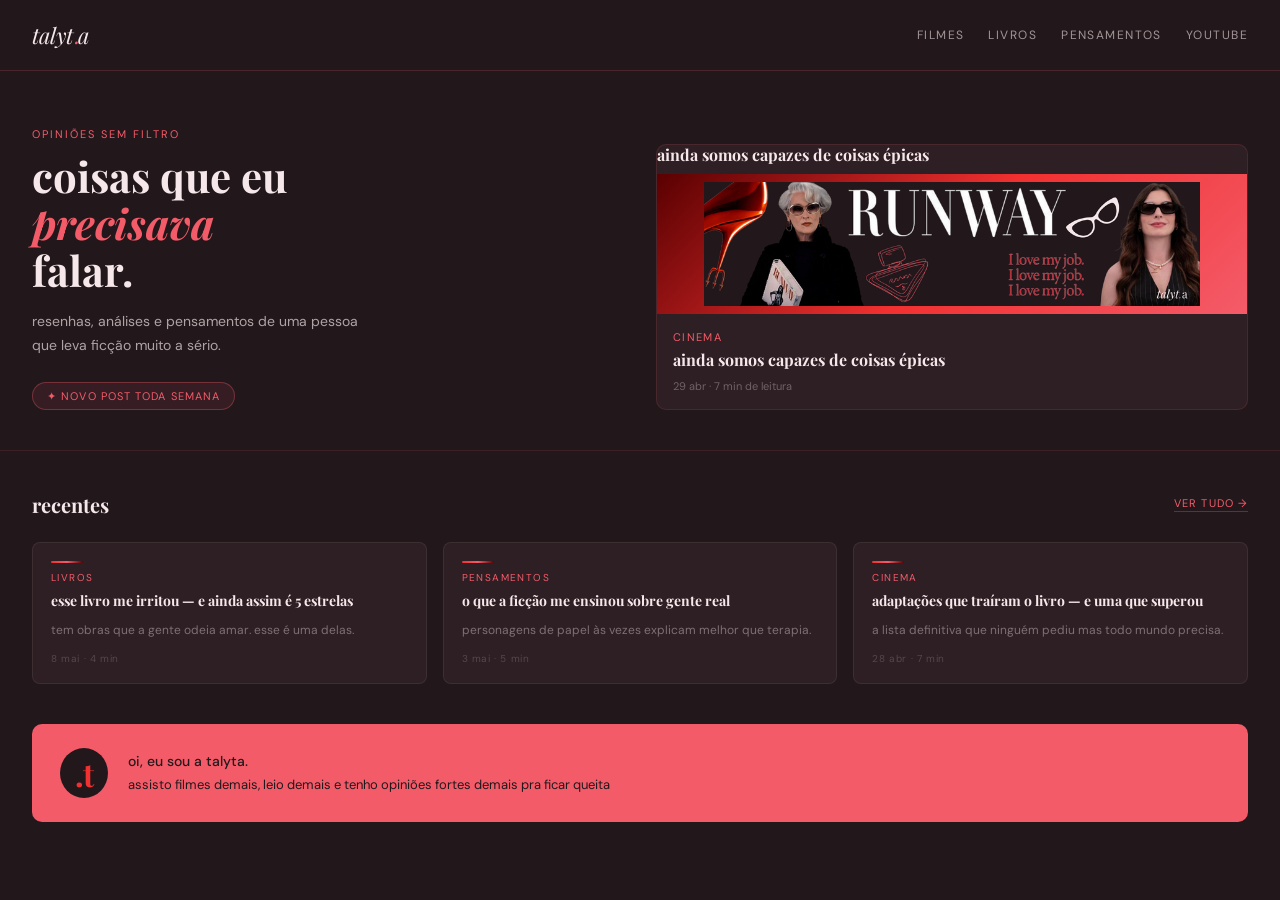
==== index.html @ 1b14ddb9 "Update index.html" ====
<html lang="pt-br">
<head>
  <meta charset="UTF-8">
  <meta name="viewport" content="width=device-width, initial-scale=1.0">
  <title>talyt.a</title>

  <link rel="stylesheet" href="style.css">

  <link href="https://fonts.googleapis.com/css2?family=Playfair+Display:ital,wght@0,400;0,700;1,400;1,700&family=DM+Sans:wght@300;400;500&display=swap" rel="stylesheet">
</head>

<body>

  <div class="bt-root">

    <nav class="bt-nav">
      <div class="bt-logo">talyt   a<span>.</span></div>

      <div class="bt-nav-links">
        <a href="#">filmes</a>
        <a href="#">livros</a>
        <a href="#">pensamentos</a>
        <a href="#">youtube</a>
      </div>
    </nav>

    <div class="bt-hero">

      <div class="bt-hero-text">
        <div class="bt-hero-label">opiniões sem filtro</div>

        <h1 class="bt-hero-title">
          coisas que eu<br>
          <em>precisava</em><br>
          falar.
        </h1>

        <p class="bt-hero-desc">
          resenhas, análises e pensamentos de uma pessoa que leva ficção muito a sério.
        </p>

        <span class="bt-hero-tag">✦ novo post toda semana</span>
      </div>

      <div class="bt-featured-card">
        
         <a href="posts/ainda-somos-capazes.html" style="text-decoration: none;">
        <div class="bt-featured-title">
          ainda somos capazes de coisas épicas  </div>
        </a>

        <div class="bt-featured-img">
          <img src="imagens/devils_head.png" alt="O Diabo Veste Prada">    </div>

        <div class="bt-featured-body">
          <div class="bt-featured-cat">cinema</div>
          

          <div class="bt-featured-title">
            ainda somos capazes de coisas épicas
          </div>

          <div class="bt-featured-meta">
            29 abr · 7 min de leitura
          </div>
        </div>

      </div>

    </div>

    <div class="bt-posts-section">

      <div class="bt-section-header">
        <h2 class="bt-section-title">recentes</h2>
        <a href="#" class="bt-see-all">ver tudo →</a>
      </div>

      <div class="bt-posts-grid">

        <div class="bt-post-card">
          <div class="bt-accent-bar"></div>
          <div class="bt-post-cat">livros</div>
          <div class="bt-post-title">esse livro me irritou — e ainda assim é 5 estrelas</div>
          <div class="bt-post-excerpt">tem obras que a gente odeia amar. esse é uma delas.</div>
          <div class="bt-post-meta">8 mai · 4 min</div>
        </div>

        <div class="bt-post-card">
          <div class="bt-accent-bar"></div>
          <div class="bt-post-cat">pensamentos</div>
          <div class="bt-post-title">o que a ficção me ensinou sobre gente real</div>
          <div class="bt-post-excerpt">personagens de papel às vezes explicam melhor que terapia.</div>
          <div class="bt-post-meta">3 mai · 5 min</div>
        </div>

        <div class="bt-post-card">
          <div class="bt-accent-bar"></div>
          <div class="bt-post-cat">cinema</div>
          <div class="bt-post-title">adaptações que traíram o livro — e uma que superou</div>
          <div class="bt-post-excerpt">a lista definitiva que ninguém pediu mas todo mundo precisa.</div>
          <div class="bt-post-meta">28 abr · 7 min</div>
        </div>

      </div>

    </div>

    <div class="bt-about-strip">
      <div class="bt-about-avatar">.t</div>

      <div class="bt-about-text">
        <strong>oi, eu sou a talyta.</strong>
        assisto filmes demais, leio demais e tenho opiniões fortes demais pra ficar queita
      </div>
    </div>

  </div>

</body>
</html>
---- style.css ----
body {
  margin: 0;
  background: #22181c;
}

.bt-root {
  background: #22181c;
  color: #f6e8ea;
  font-family: 'DM Sans', sans-serif;
  min-height: 100vh;
  padding: 0;
  margin: 0;
  overflow: hidden;
}

.bt-nav {
  display: flex;
  justify-content: space-between;
  align-items: center;
  padding: 20px 32px;
  border-bottom: 0.5px solid #f45b6930;
}

.bt-logo {
  font-family: 'Playfair Display', serif;
  font-style: italic;
  font-size: 22px;
  color: #f6e8ea;
  letter-spacing: -0.5px;
}

.bt-logo span {
  color: #f45b69;
  display: inline-block;
  transform: translateX(-15px);
}

.bt-nav-links {
  display: flex;
  gap: 24px;
  font-size: 12px;
  letter-spacing: 0.12em;
  text-transform: uppercase;
  color: #f6e8ea99;
}

.bt-nav-links a {
  color: inherit;
  text-decoration: none;
  transition: color 0.2s;
}

.bt-nav-links a:hover {
  color: #f45b69;
}

.bt-hero {
  padding: 56px 32px 40px;
  display: grid;
  grid-template-columns: 1fr 1fr;
  gap: 32px;
  align-items: end;
  border-bottom: 0.5px solid #f45b6920;
}

.bt-hero-label {
  font-size: 11px;
  letter-spacing: 0.18em;
  text-transform: uppercase;
  color: #f45b69;
  margin-bottom: 12px;
}

.bt-hero-title {
  font-family: 'Playfair Display', serif;
  font-size: 42px;
  font-weight: 700;
  line-height: 1.12;
  color: #f6e8ea;
  margin: 0 0 16px;
}

.bt-hero-title em {
  font-style: italic;
  color: #f45b69;
}

.bt-hero-desc {
  font-size: 14px;
  color: #f6e8eaaa;
  line-height: 1.7;
  max-width: 340px;
  margin: 0 0 24px;
}

.bt-hero-tag {
  display: inline-block;
  background: #f45b6918;
  border: 0.5px solid #f45b6955;
  color: #f45b69;
  font-size: 11px;
  letter-spacing: 0.1em;
  text-transform: uppercase;
  padding: 6px 14px;
  border-radius: 100px;
}

.bt-featured-card {
  background: #2e1f24;
  border-radius: 10px;
  overflow: hidden;
  border: 0.5px solid #f45b6922;
  display: flex;
  flex-direction: column;
}

.bt-featured-img {
  height: 140px;
  background: linear-gradient(135deg, #5a0001 0%, #f13030 50%, #f45b69 100%);
  aspect-ratio: 4/3;
  padding: 8px;
  box-sizing: border-box;
  overflow: hidden;
}

.bt-featured-img img {
  width: 100%;
  height: 100%;
  object-fit: contain;
  object-position: center;
  display: block;
  border-radius: 12px;
}

.bt-featured-body {
  padding: 16px;
}

.bt-featured-cat {
  font-size: 11px;
  color: #f45b69;
  letter-spacing: 0.12em;
  text-transform: uppercase;
  margin-bottom: 6px;
}

.bt-featured-title {
  font-family: 'Playfair Display', serif;
  font-size: 16px;
  font-weight: 700;
  color: #f6e8ea;
  line-height: 1.3;
  margin: 0 0 8px;
}

.bt-featured-meta {
  font-size: 11px;
  color: #f6e8ea55;
}

.bt-posts-section {
  padding: 40px 32px;
}

.bt-section-header {
  display: flex;
  justify-content: space-between;
  align-items: center;
  margin-bottom: 24px;
}

.bt-section-title {
  font-family: 'Playfair Display', serif;
  font-size: 20px;
  color: #f6e8ea;
  margin: 0;
}

.bt-see-all {
  font-size: 11px;
  letter-spacing: 0.1em;
  text-transform: uppercase;
  color: #f45b69;
  text-decoration: none;
  border-bottom: 0.5px solid #f45b6955;
  padding-bottom: 1px;
}

.bt-posts-grid {
  display: grid;
  grid-template-columns: repeat(3, 1fr);
  gap: 16px;
}

.bt-post-card {
  background: #2e1f24;
  border-radius: 8px;
  padding: 18px;
  border: 0.5px solid #f6e8ea12;
  transition: border-color 0.2s;
  cursor: pointer;
}

.bt-post-card:hover {
  border-color: #f45b6955;
}

.bt-post-cat {
  font-size: 10px;
  letter-spacing: 0.14em;
  text-transform: uppercase;
  color: #f45b69;
  margin-bottom: 8px;
}

.bt-post-title {
  font-family: 'Playfair Display', serif;
  font-size: 14px;
  font-weight: 700;
  color: #f6e8ea;
  line-height: 1.35;
  margin: 0 0 10px;
}

.bt-post-excerpt {
  font-size: 12px;
  color: #f6e8ea66;
  line-height: 1.6;
  margin: 0 0 12px;
}

.bt-post-meta {
  font-size: 10px;
  color: #f6e8ea33;
  letter-spacing: 0.06em;
}

.bt-accent-bar {
  height: 2px;
  background: linear-gradient(90deg, #f13030, #f45b69, #5a0001);
  width: 32px;
  margin-bottom: 8px;
  border-radius: 2px;
}

.bt-about-strip {
  margin: 0 32px 40px;
  background: #f45b69;
  border-radius: 10px;
  padding: 24px 28px;
  display: flex;
  align-items: center;
  gap: 20px;
}

.bt-about-avatar {
  width: 48px;
  height: 48px;
  border-radius: 50%;
  background: #22181c;
  display: flex;
  align-items: center;
  justify-content: center;
  font-family: 'Playfair Display', serif;
  font-size: 32px;
  font-style: bold;
  font-weight: 700; 
  color: #f13030;
  flex-shrink: 0;
  letter-spacing: -1px;
  padding-top: 2px;
}

.bt-about-text {
  font-size: 13px;
  color: #22181c;
  line-height: 1.6;
}

.bt-about-text strong {
  font-weight: 500;
  display: block;
  margin-bottom: 2px;
  font-size: 14px;
}

@media (max-width: 768px) {
  .bt-root {
    overflow: visible;
  }

  .bt-nav {
    padding: 16px 20px;
  }

  .bt-nav-links {
    display: none;
  }

  .bt-hero {
    grid-template-columns: 1fr;
    padding: 36px 20px 32px;
    gap: 24px;
  }

  .bt-hero-title {
    font-size: 32px;
  }

  .bt-posts-section {
    padding: 32px 20px;
  }

  .bt-posts-grid {
    grid-template-columns: 1fr;
  }

  .bt-about-strip {
    margin: 0 20px 40px;
  }
}
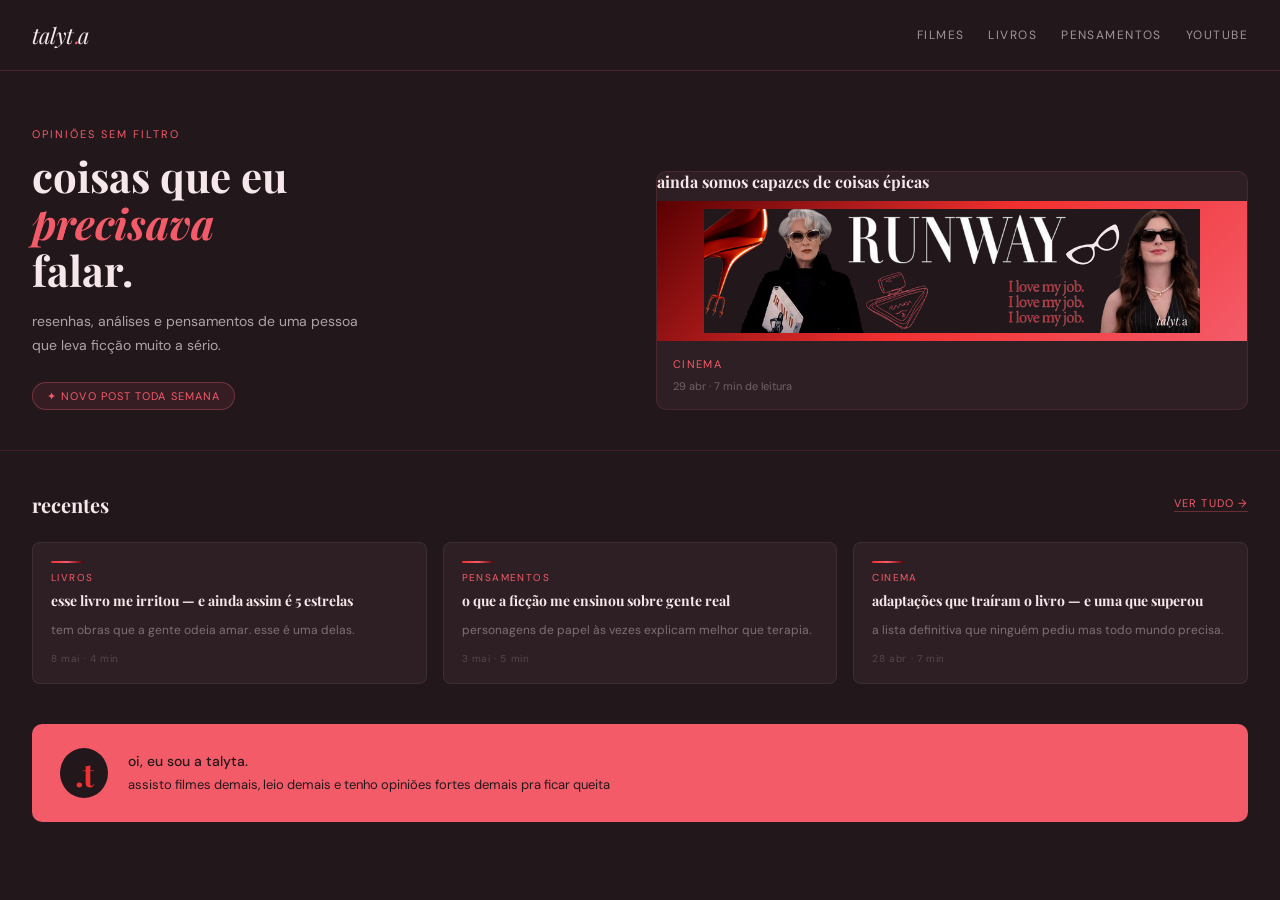
==== commit bc424f79: "Update index.html" ====
--- a/index.html
+++ b/index.html
@@ -55,9 +55,8 @@
         <div class="bt-featured-body">
           <div class="bt-featured-cat">cinema</div>
           
-
-          <div class="bt-featured-title">
-            ainda somos capazes de coisas épicas
+          <div class="bt-featured-title">       
+          <!--?--!>
           </div>
 
           <div class="bt-featured-meta">
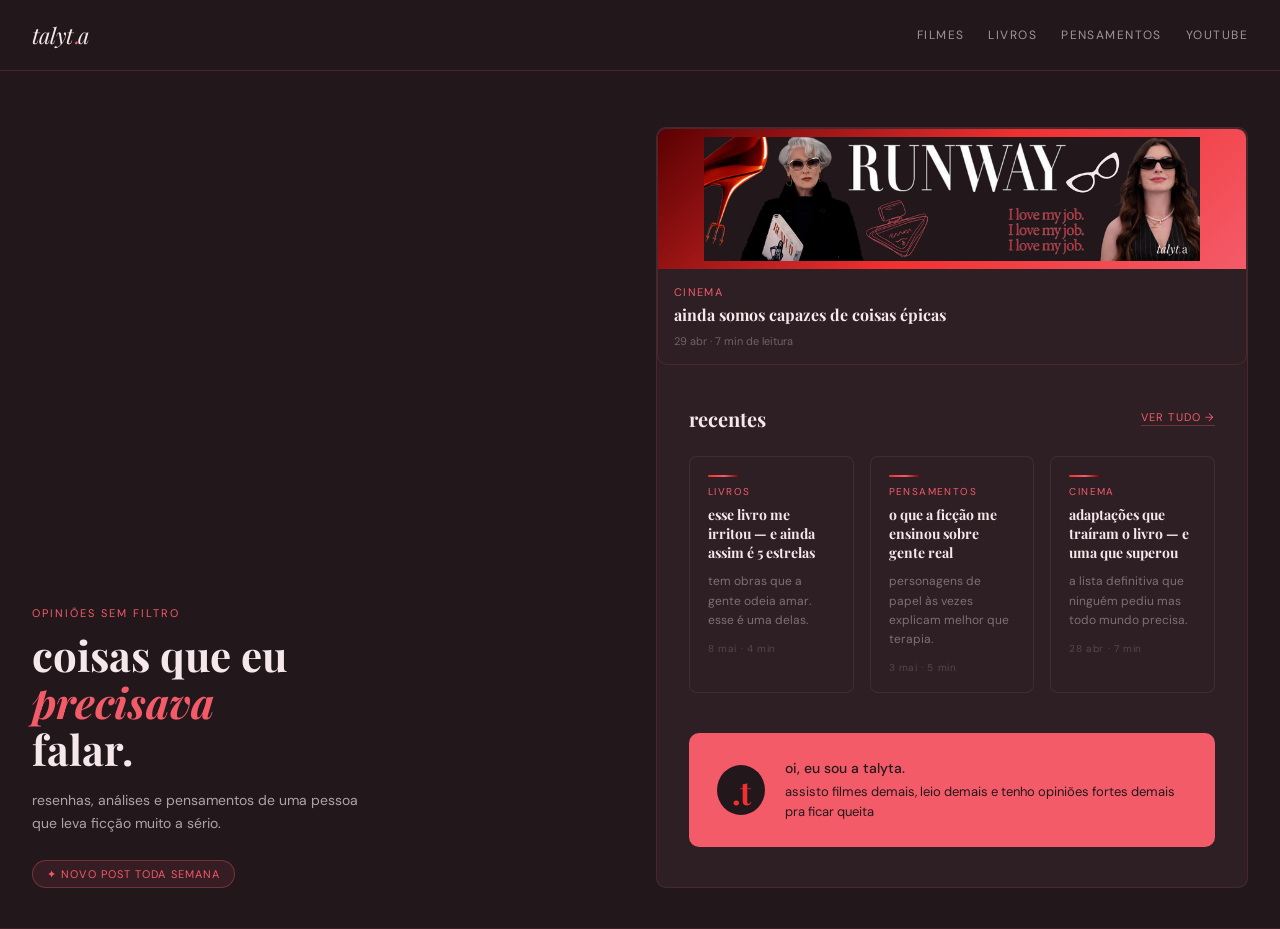
==== commit 7e1e64b6: "Update index.html" ====
--- a/index.html
+++ b/index.html
@@ -44,29 +44,18 @@
 
       <div class="bt-featured-card">
         
-         <a href="posts/ainda-somos-capazes.html" style="text-decoration: none;">
-        <div class="bt-featured-title">
-          ainda somos capazes de coisas épicas  </div>
-        </a>
-
-        <div class="bt-featured-img">
-          <img src="imagens/devils_head.png" alt="O Diabo Veste Prada">    </div>
-
-        <div class="bt-featured-body">
-          <div class="bt-featured-cat">cinema</div>
-          
-          <div class="bt-featured-title">       
-          <!--?--!>
-          </div>
-
-          <div class="bt-featured-meta">
-            29 abr · 7 min de leitura
-          </div>
-        </div>
-
-      </div>
-
+   <a href="posts/ainda-somos-capazes.html" style="text-decoration: none;">
+  <div class="bt-featured-card">
+    <div class="bt-featured-img">
+      <img src="imagens/devils_head.png" alt="O Diabo Veste Prada">
     </div>
+    <div class="bt-featured-body">
+      <div class="bt-featured-cat">cinema</div>
+      <div class="bt-featured-title">ainda somos capazes de coisas épicas</div>
+      <div class="bt-featured-meta">29 abr · 7 min de leitura</div>
+    </div>
+  </div>
+</a>
 
     <div class="bt-posts-section">
 
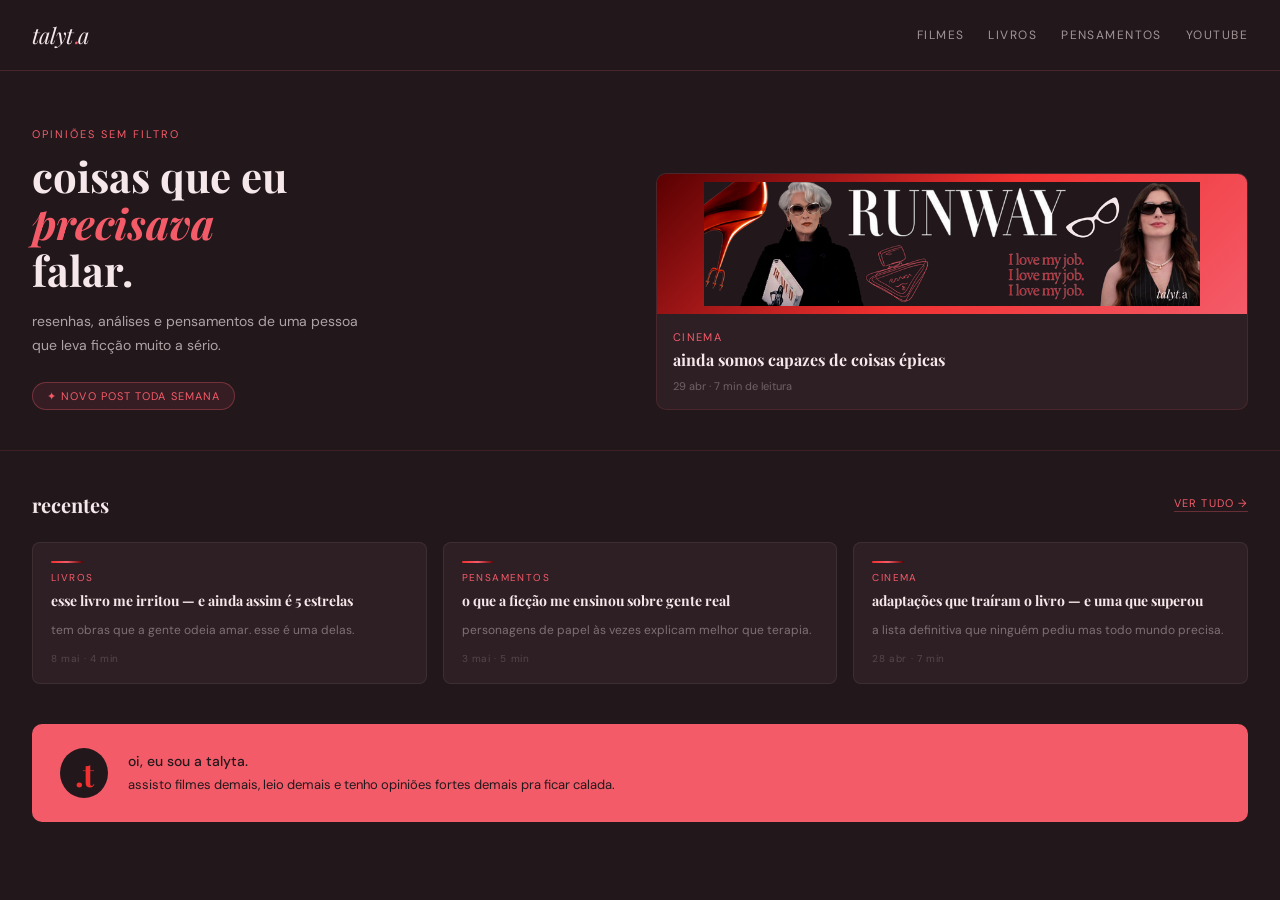
==== commit f4c56e78: "new tdindex.html" ====
--- a/index.html
+++ b/index.html
@@ -3,19 +3,14 @@
   <meta charset="UTF-8">
   <meta name="viewport" content="width=device-width, initial-scale=1.0">
   <title>talyt.a</title>
-
   <link rel="stylesheet" href="style.css">
-
   <link href="https://fonts.googleapis.com/css2?family=Playfair+Display:ital,wght@0,400;0,700;1,400;1,700&family=DM+Sans:wght@300;400;500&display=swap" rel="stylesheet">
 </head>
-
 <body>
-
   <div class="bt-root">
 
     <nav class="bt-nav">
       <div class="bt-logo">talyt   a<span>.</span></div>
-
       <div class="bt-nav-links">
         <a href="#">filmes</a>
         <a href="#">livros</a>
@@ -25,47 +20,37 @@
     </nav>
 
     <div class="bt-hero">
-
       <div class="bt-hero-text">
         <div class="bt-hero-label">opiniões sem filtro</div>
-
         <h1 class="bt-hero-title">
           coisas que eu<br>
           <em>precisava</em><br>
           falar.
         </h1>
-
-        <p class="bt-hero-desc">
-          resenhas, análises e pensamentos de uma pessoa que leva ficção muito a sério.
-        </p>
-
+        <p class="bt-hero-desc">resenhas, análises e pensamentos de uma pessoa que leva ficção muito a sério.</p>
         <span class="bt-hero-tag">✦ novo post toda semana</span>
       </div>
 
-      <div class="bt-featured-card">
-        
-   <a href="posts/ainda-somos-capazes.html" style="text-decoration: none;">
-  <div class="bt-featured-card">
-    <div class="bt-featured-img">
-      <img src="imagens/devils_head.png" alt="O Diabo Veste Prada">
+      <a href="posts/ainda-somos-capazes.html" style="text-decoration: none;">
+        <div class="bt-featured-card">
+          <div class="bt-featured-img">
+            <img src="imagens/devils_head.png" alt="O Diabo Veste Prada">
+          </div>
+          <div class="bt-featured-body">
+            <div class="bt-featured-cat">cinema</div>
+            <div class="bt-featured-title">ainda somos capazes de coisas épicas</div>
+            <div class="bt-featured-meta">29 abr · 7 min de leitura</div>
+          </div>
+        </div>
+      </a>
     </div>
-    <div class="bt-featured-body">
-      <div class="bt-featured-cat">cinema</div>
-      <div class="bt-featured-title">ainda somos capazes de coisas épicas</div>
-      <div class="bt-featured-meta">29 abr · 7 min de leitura</div>
-    </div>
-  </div>
-</a>
 
     <div class="bt-posts-section">
-
       <div class="bt-section-header">
         <h2 class="bt-section-title">recentes</h2>
         <a href="#" class="bt-see-all">ver tudo →</a>
       </div>
-
       <div class="bt-posts-grid">
-
         <div class="bt-post-card">
           <div class="bt-accent-bar"></div>
           <div class="bt-post-cat">livros</div>
@@ -73,7 +58,6 @@
           <div class="bt-post-excerpt">tem obras que a gente odeia amar. esse é uma delas.</div>
           <div class="bt-post-meta">8 mai · 4 min</div>
         </div>
-
         <div class="bt-post-card">
           <div class="bt-accent-bar"></div>
           <div class="bt-post-cat">pensamentos</div>
@@ -81,7 +65,6 @@
           <div class="bt-post-excerpt">personagens de papel às vezes explicam melhor que terapia.</div>
           <div class="bt-post-meta">3 mai · 5 min</div>
         </div>
-
         <div class="bt-post-card">
           <div class="bt-accent-bar"></div>
           <div class="bt-post-cat">cinema</div>
@@ -89,21 +72,17 @@
           <div class="bt-post-excerpt">a lista definitiva que ninguém pediu mas todo mundo precisa.</div>
           <div class="bt-post-meta">28 abr · 7 min</div>
         </div>
-
       </div>
-
     </div>
 
     <div class="bt-about-strip">
       <div class="bt-about-avatar">.t</div>
-
       <div class="bt-about-text">
         <strong>oi, eu sou a talyta.</strong>
-        assisto filmes demais, leio demais e tenho opiniões fortes demais pra ficar queita
+        assisto filmes demais, leio demais e tenho opiniões fortes demais pra ficar calada.
       </div>
     </div>
 
   </div>
-
 </body>
 </html>
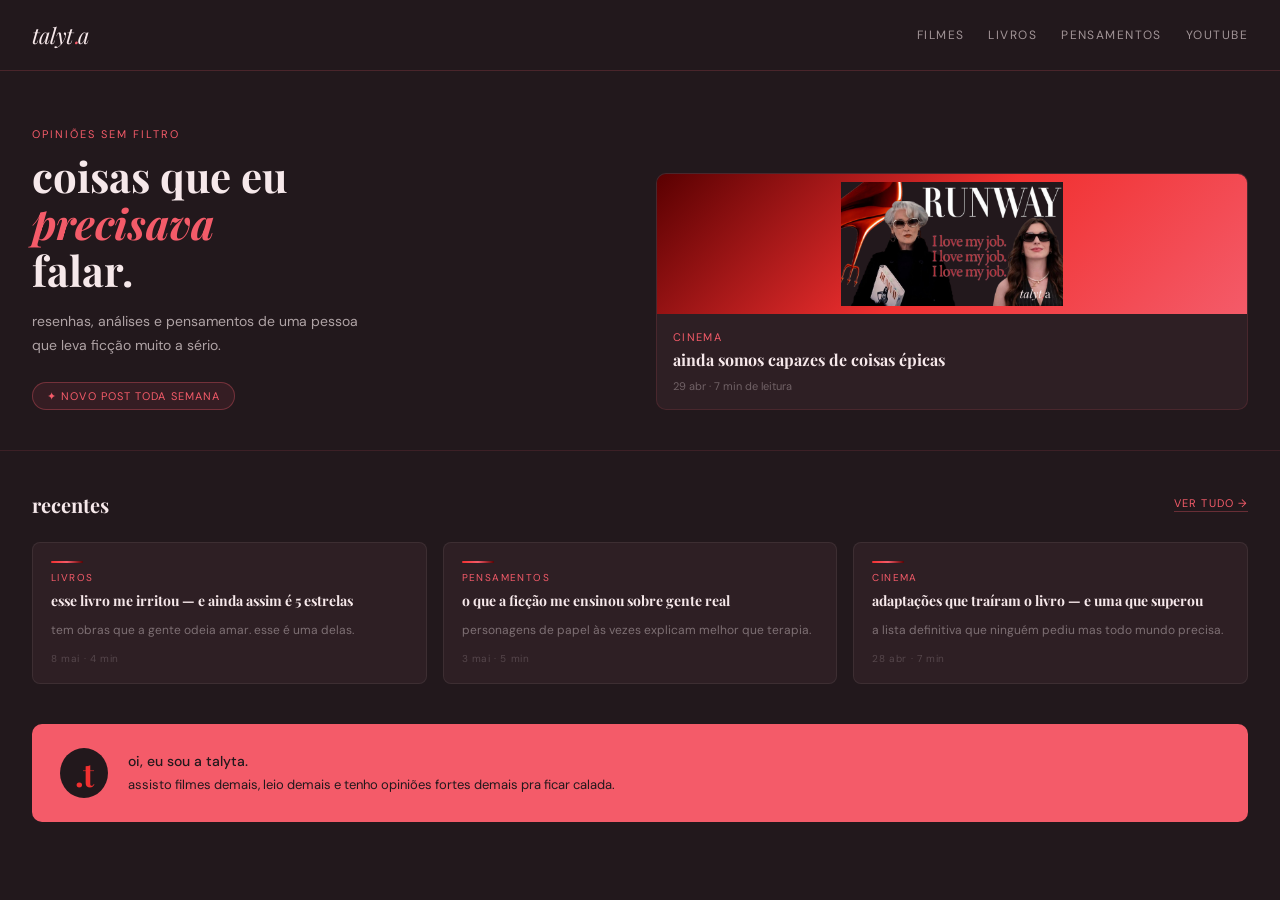
==== commit bc092569: "img quadrada sqr index.html" ====
--- a/index.html
+++ b/index.html
@@ -34,7 +34,7 @@
       <a href="posts/ainda-somos-capazes.html" style="text-decoration: none;">
         <div class="bt-featured-card">
           <div class="bt-featured-img">
-            <img src="imagens/devils_head.png" alt="O Diabo Veste Prada">
+            <img src="imagens/devils_head_sqr.png" alt="O Diabo Veste Prada">
           </div>
           <div class="bt-featured-body">
             <div class="bt-featured-cat">cinema</div>
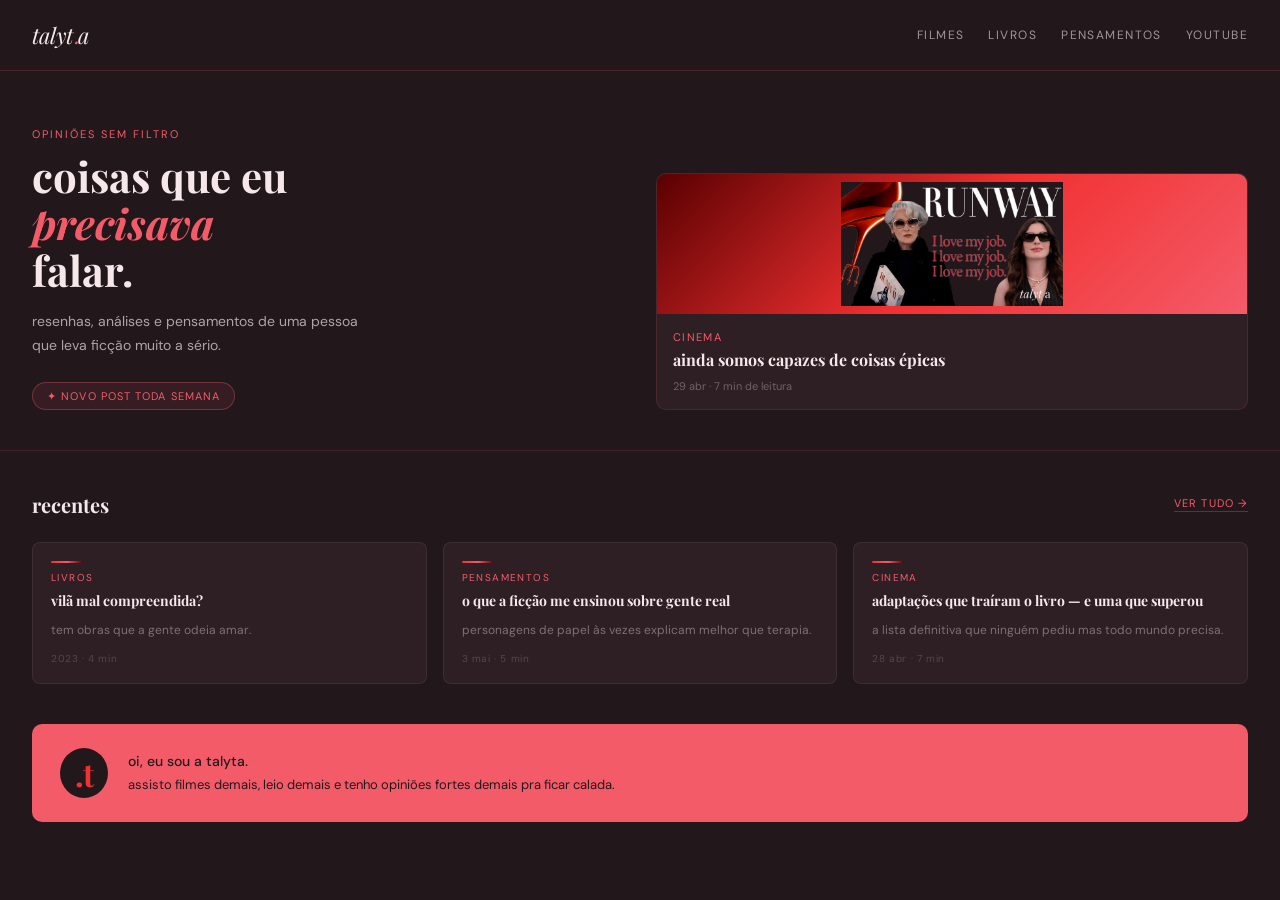
==== commit 62be1e94: "link vilã index.html" ====
--- a/index.html
+++ b/index.html
@@ -51,13 +51,16 @@
         <a href="#" class="bt-see-all">ver tudo →</a>
       </div>
       <div class="bt-posts-grid">
-        <div class="bt-post-card">
-          <div class="bt-accent-bar"></div>
-          <div class="bt-post-cat">livros</div>
-          <div class="bt-post-title">esse livro me irritou — e ainda assim é 5 estrelas</div>
-          <div class="bt-post-excerpt">tem obras que a gente odeia amar. esse é uma delas.</div>
-          <div class="bt-post-meta">8 mai · 4 min</div>
-        </div>
+        <a href="posts/vila-mal-compreendida.html" style="text-decoration: none;">   
+      
+          <div class="bt-post-card">
+            <div class="bt-accent-bar"></div>
+            <div class="bt-post-cat">livros</div>
+            <div class="bt-post-title">vilã mal compreendida?</div>
+            <div class="bt-post-excerpt">tem obras que a gente odeia amar.</div>
+            <div class="bt-post-meta">2023 · 4 min</div>
+          </div>
+         </a>
         <div class="bt-post-card">
           <div class="bt-accent-bar"></div>
           <div class="bt-post-cat">pensamentos</div>
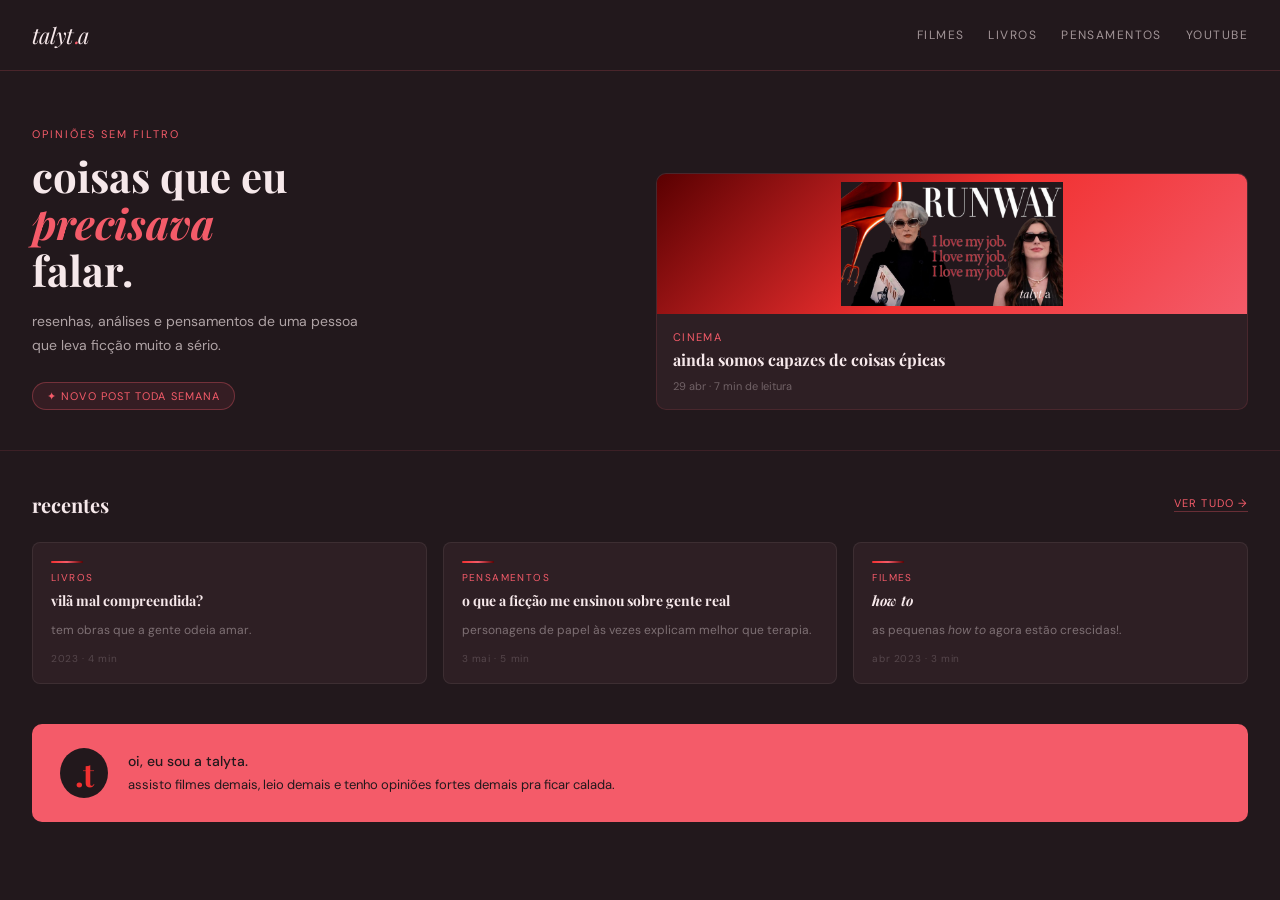
==== commit 963f3326: "Add new post link for 'how to' article" ====
--- a/index.html
+++ b/index.html
@@ -68,13 +68,15 @@
           <div class="bt-post-excerpt">personagens de papel às vezes explicam melhor que terapia.</div>
           <div class="bt-post-meta">3 mai · 5 min</div>
         </div>
+        <a href="posts/how_to.html" style="text-decoration: none;">  
         <div class="bt-post-card">
           <div class="bt-accent-bar"></div>
-          <div class="bt-post-cat">cinema</div>
-          <div class="bt-post-title">adaptações que traíram o livro — e uma que superou</div>
-          <div class="bt-post-excerpt">a lista definitiva que ninguém pediu mas todo mundo precisa.</div>
-          <div class="bt-post-meta">28 abr · 7 min</div>
+          <div class="bt-post-cat">filmes</div>
+          <div class="bt-post-title"><em>how to</em></div>
+          <div class="bt-post-excerpt">as pequenas <em>how to</em> agora estão crescidas!</em>.</div>
+          <div class="bt-post-meta">abr 2023 · 3 min</div>
         </div>
+        </a>
       </div>
     </div>
 
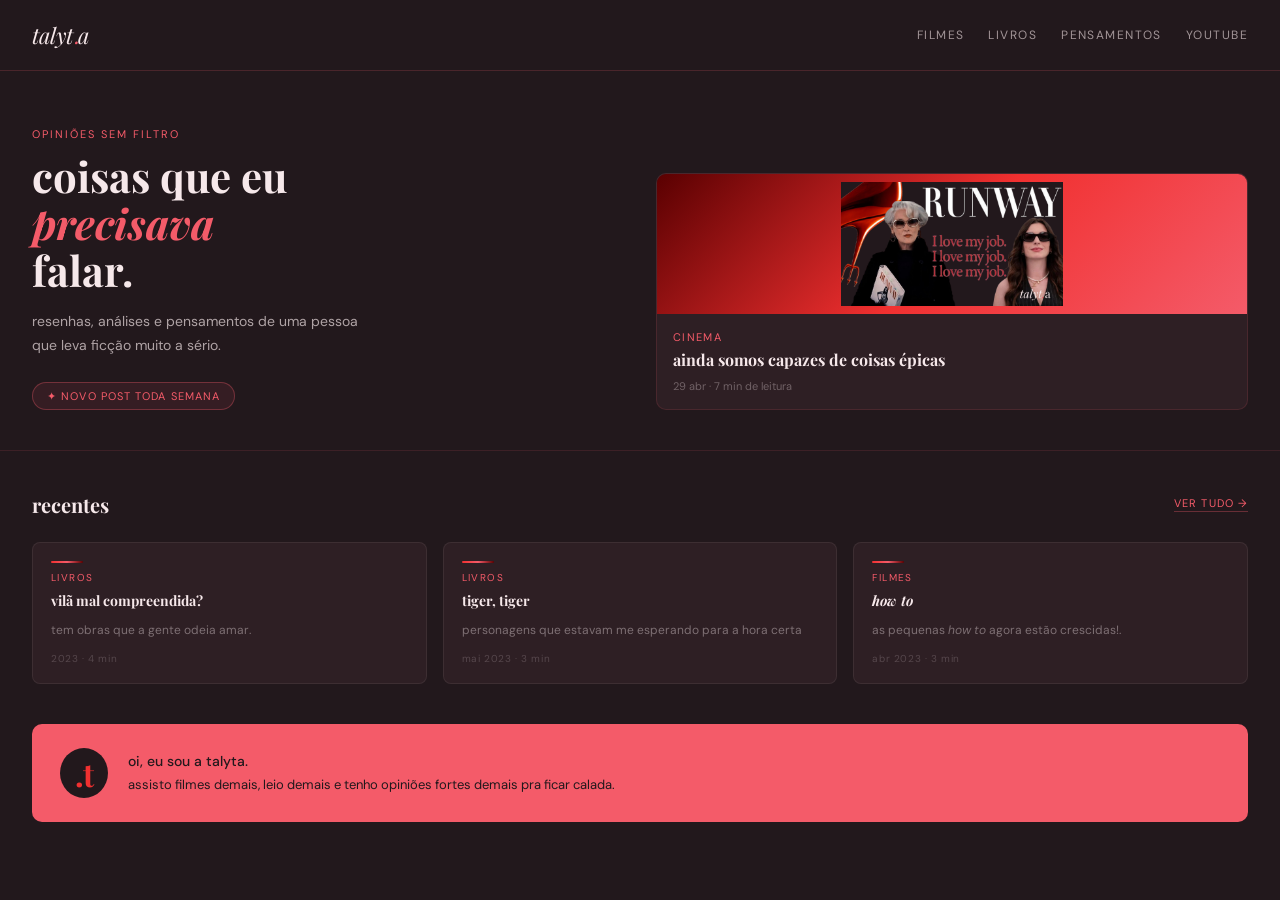
==== commit d6161129: "Update post details in index.html" ====
--- a/index.html
+++ b/index.html
@@ -61,13 +61,16 @@
             <div class="bt-post-meta">2023 · 4 min</div>
           </div>
          </a>
+          
+        <a href="posts/tiger.html" style="text-decoration: none;">  
         <div class="bt-post-card">
           <div class="bt-accent-bar"></div>
-          <div class="bt-post-cat">pensamentos</div>
-          <div class="bt-post-title">o que a ficção me ensinou sobre gente real</div>
-          <div class="bt-post-excerpt">personagens de papel às vezes explicam melhor que terapia.</div>
-          <div class="bt-post-meta">3 mai · 5 min</div>
+          <div class="bt-post-cat">livros</div>
+          <div class="bt-post-title"><em></em>tiger, tiger</em></div>
+          <div class="bt-post-excerpt">personagens que estavam me esperando para a hora certa</div>
+          <div class="bt-post-meta">mai 2023 · 3 min</div>
         </div>
+        </a>
         <a href="posts/how_to.html" style="text-decoration: none;">  
         <div class="bt-post-card">
           <div class="bt-accent-bar"></div>
